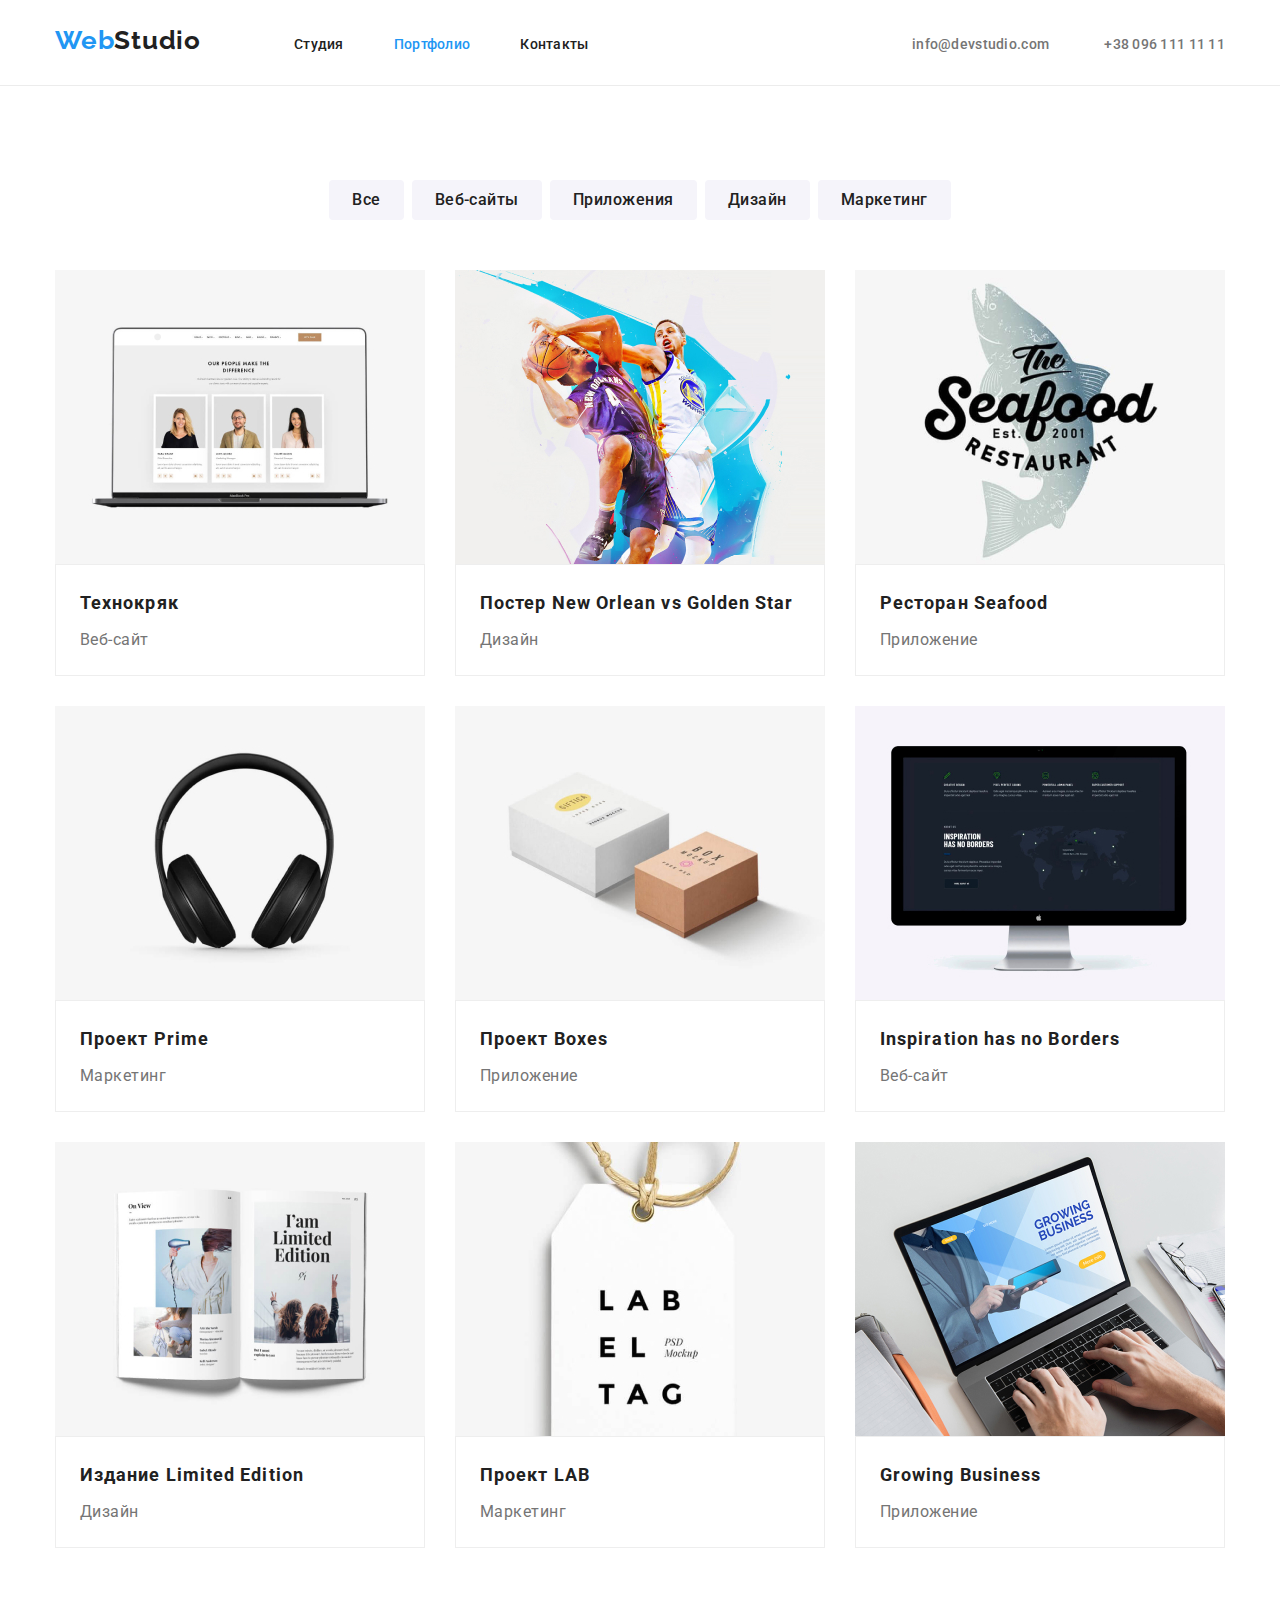
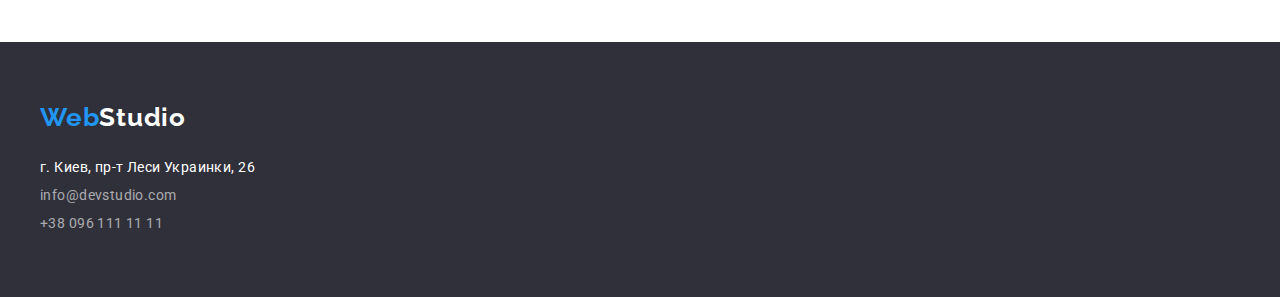
==== portfolio.html @ 7b90d04e "start 4 д.з" ====
<!DOCTYPE html>
<html lang="en">
<head>
  <meta charset="UTF-8">
  <meta name="viewport" content="width=device-width, initial-scale=1.0">
  <title>WebStudio</title>
  <link rel="stylesheet" href="./css/styles.css">
  <link
    rel="stylesheet"
    href="https://cdnjs.cloudflare.com/ajax/libs/modern-normalize/0.7.0/modern-normalize.min.css"
  />
  <link
      href="https://fonts.googleapis.com/css2?family=Raleway:wght@400;700&family=Roboto:wght@400;500;700;900&display=swap"
      rel="stylesheet"
    />
</head>
<body>
  <header>
    <div class="container leveling">
    <nav class="header__nav">
      <a class="logo" href="./index.html"> 
        <p>Web<span class="logo_Studio">Studio</span> </p>
      </a>
      <ul class="header__list"> 
        <li class="item"> <a class="link"  href="./index.html">Студия</a> </li>
        <li class="item"> <a class="link current" href="./portfolio.html">Портфолио</a> </li>
        <li class="item"> <a class="link" href="">Контакты</a> </li>
      </ul>
    </nav>
    <address class="header__address">
      <a class="addres-link" href="mailto:info@devstudio.com">info@devstudio.com</a>
      <a class="addres-link" href="tell:+380961111111">+38 096 111 11 11</a>
    </address>
    </div>
  </header>

  <main>
      <!-- наші проекти  -->
    <section class="our_projects filter section__joint">
      <div class="container">
              <!-- фільтер -->
        <h1 class="visually-hidden" >Portfolio</h1>
      <ul class="filter__list">
        <li class="filter__item"> <button class="button" type="button">Все</button> </li>
        <li class="filter__item"> <button class="button" type="button">Веб-сайты</button> </li>
        <li class="filter__item"> <button class="button" type="button">Приложения</button> </li>
        <li class="filter__item"> <button class="button" type="button">Дизайн</button> </li>
        <li class="filter__item"> <button class="button" type="button">Маркетинг</button> </li>
      </ul>

      <ul class="our_projects__list">
        <li class="our_projects__item">
           <a href="">
              <div class="our_projects__img-hover">
                 <img class="our_projects__img" src="./images/portfolio/p-folio_tehnokriak.jpg" alt="Веб-сайты" width="370px" height="294px" >
                 </div>
          <div class="our_projects__card">
          <h2 class="our_projects__title"> Технокряк</h2> 
          <p class="our_projects__descript">Веб-сайт </p> 
        </div> 
      </a> 
      </li>
        <li class="our_projects__item"> 
          <a href=""> 
            <div class="our_projects__img-hover"> 
              <img class="our_projects__img" src="./images/portfolio/p-folio_poster_New_Orlean.jpg" alt="Постери" width="370px" height="294px" > </div>
          <div class="our_projects__card">
          <h2 class="our_projects__title">Постер New Orlean vs Golden Star </h2> 
          <p class="our_projects__descript">Дизайн </p> 
        </div> 
      </a> 
       </li>
        <li class="our_projects__item"> 
          <a href=""> 
            <div class="our_projects__img-hover">
             <img class="our_projects__img" src="./images/portfolio/p-folio_restaurant_Seafood.jpg" alt="ресторани" width="370px" height="294px" > 
            </div>
          <div class="our_projects__card">
          <h2 class="our_projects__title">Ресторан Seafood </h2>
          <p class="our_projects__descript"> Приложение</p>
         </div>
         </a> 
        </li>
        <li class="our_projects__item">
           <a href="">
              <div class="our_projects__img-hover">
              <img class="our_projects__img" src="./images/portfolio/p-folio_Project_Prime.jpg" alt="Проект Прайм" width="370px" height="294px" >
             </div>
          <div class="our_projects__card">
          <h2 class="our_projects__title"> Проект Prime</h2>
           <p class="our_projects__descript"> Маркетинг</p>
           </div>
           </a>
           </li>
        <li class="our_projects__item"> 
          <a href=""> 
          <div class="our_projects__img-hover">
             <img class="our_projects__img" src="./images/portfolio/p-folio_project_Boxes.jpg" alt="project  Boxes" width="370px" height="294px" > </div>
          <div class="our_projects__card">
          <h2 class="our_projects__title">Проект Boxes </h2>
           <p class="our_projects__descript">Приложение </p>
           </div> 
          </a> 
        </li>
        <li class="our_projects__item">
           <a href="">
           <div class="our_projects__img-hover">
              <img class="our_projects__img" src="./images/portfolio/p-folio_Inspiration_has_no_Borders.jpg" alt="Inspiration has no Borders" width="370px" height="294px" > </div>
          <div class="our_projects__card">
          <h2 class="our_projects__title"> Inspiration has no Borders</h2> 
          <p class="our_projects__descript">Веб-сайт </p>
         </div> 
        </a> 
        </li>
        <li class="our_projects__item"> 
          <a href=""> 
          <div class="our_projects__img-hover">
             <img class="our_projects__img" src="./images/portfolio/p-folio_publication_Limited_Edition.jpg" alt="Издание Limited Edition" width="370px" height="294px" >
             </div>
          <div class="our_projects__card">
          <h2 class="our_projects__title">Издание Limited Edition </h2> 
          <p class="our_projects__descript"> Дизайн</p> 
        </div> 
      </a>
        </li>
        <li class="our_projects__item">
           <a href="">
           <div class="our_projects__img-hover">
              <img class="our_projects__img" src="./images/portfolio/p-folio_project_LAB.jpg" alt="Проект LAB" width="370px" height="294px" > </div>
          <div class="our_projects__card">
          <h2 class="our_projects__title"> Проект LAB</h2>
           <p class="our_projects__descript"> Маркетинг</p>
           </div> </a> </li>
        <li class="our_projects__item">
           <a href="">
           <div class="our_projects__img-hover">
              <img class="our_projects__img" src="./images/portfolio/p-folio_Growing_Business.jpg" alt="Growing Business" width="370px" height="294px" >
             </div>
          <div class="our_projects__card">
          <h2 class="our_projects__title">Growing Business </h2>
           <p class="our_projects__descript">Приложение </p> 
          </div>
         </a> 
        </li>
      </ul>
      </div>
    </>
  </main>

  <!-- футер -->
  <footer class="page-footer">
    <div class="container">
    <a class="logo" href="./index.html"> 
      <p>Web<span class="logo_Studio">Studio</span> </p>
      </a>
    <address>
      <p class="footer-address">г. Киев, пр-т Леси Украинки, 26</p>
      <a class="footer_link" href="mailto:info@devstudio.com">info@devstudio.com</a>
      <a class="footer_link" href="tell:+380961111111">+38 096 111 11 11</a>
    </address>
  </div>
  </footer>
  
</body>
</html>
---- css/styles.css ----
html {box-sizing: border-box;}

*,
*::before,
*::after {
  box-sizing: inherit;
}

:root {
  --logo-color: #2196F3;
  --descript-color: #757575;
  --addres-footer-color: rgba(255, 255, 255, 0.6);
  --font-color: #212121;
  --background-button: #F5F4FA; 
  --dark-background-color: #FFFFFF;
  --fix: tomato;
}

h1,h2,h3 {margin: 0px;}
a {
  text-decoration: none;
}
ul {
  list-style: none;
  padding: 0px;
  margin: 0px;
}

body {
    margin: 0px;
    font-family: roboto, sans-serif;
    /* font-size: 14px;
    line-height: 1.14;
    letter-spacing: 0.03em; */
    /* background-color: turquoise; */
  }

  img {
    display: block;
     max-width: 100%;
     object-fit: cover;
     height: auto;
  }

.container {
width: 1200px;
padding-right: 15px;
padding-left: 15px;
margin-left: auto;
margin-right: auto;
/* outline: 2px solid var(--fix); */
}


/* =====header===== */
.header__address {
  margin-left: auto;
}
header .item + .item {margin-left: 50px;}

header p {margin: 25px 0px;}
header .link {
  font-family: Roboto;
  font-weight: 500;
  font-size: 14px;
  line-height: 1.43;
  letter-spacing: 0.02em;
  color: var(--font-color);
  display: block;
  padding: 31px 0px;
}
  header .link:hover, header .link:focus {
    color: var(--logo-color);
  }

.logo { color: var(--logo-color) ;
  font-family: Raleway;
  font-weight: bold;
  font-size: 26px;
  line-height: 1.192;
  letter-spacing: 0.03em;

  margin-right: 93px;
 } 
  .logo_Studio { color: var(--font-color);}
  .addres-link:not(:last-child) {margin-right: 50px;}
 

.addres-link 
{font-family: Roboto;
  font-style: normal;
  font-weight: 500;
  font-size: 14px;
  line-height: 1.143;
  letter-spacing: 0.02em;
 color: var(--descript-color);
}
 .addres-link:hover, .addres-link:focus {
color: var(--logo-color);
 }
 
 nav .current {
  color: var(--logo-color);}

  .leveling {display: flex;
    align-items: baseline;
  }
  .header__nav {display: flex;
    align-items: baseline;}
  .header__list {display: flex;}
  header {
    border-bottom: 1px solid #ECECEC;}
    main p {margin-bottom: 0px;}

    
    /* =====section===== */
    .section__joint {
      padding: 94px 0px;
    }

/* =====hero===== */
.hero {
   background-color: #2F303A;}
.hero .title { 
  font-family: Roboto;
  font-weight: 900;
  font-size: 44px;
  line-height: 1.364;
  letter-spacing: 0.06em;
  text-transform: uppercase;
  color: var(--dark-background-color) ; 

margin-bottom: 30px ;}
.hero__bloс {
  /* margin-right: auto;
  margin-left: auto;
  padding:200px 0px;
  text-align: center; 
  max-width: 696px;*/

  display: flex;
  flex-direction: column;
  align-items: center;
  justify-content: center;
  text-align: center; 
  max-width: 696px;
  min-height: 600px;
  margin: auto;
  padding: 0px 15px;
  
}

  /* =====button===== */
  .button {cursor: pointer;
  }
  .hero .button {
font-family: Roboto;
font-style: normal;
font-weight: bold;
font-size: 16px;
line-height: 1.875;
/* align-items: center; */
text-align: center;
letter-spacing: 0.06em;
color: var(--dark-background-color);
background-color: var(--logo-color);
padding: 10px 32px;
  }
/* =====filter===== */
  .filter .button {
    font-family: Roboto;
    font-weight: 500;
    font-size: 16px;
    line-height: 1.625;
    text-align: center;
    letter-spacing: 0.03em;
    color: var(--font-color);
    background: var(--background-button);

    padding: 6px 22px;
  }
  .button:hover, .button:focus {
color: var(--dark-background-color);
background-color: var(--logo-color);
  }
  .button {
    display: inline-block;
    border-radius: 4px;
    border: 1px solid transparent;
    
  }
/* .bbbutton {border-radius: 4px;
  font-size: 16px;
  padding: 6px 22px;
  display: inline-block;
  font-family: inherit;
  font-weight: bold;
  text-align: center;
  border: 1px solid transparent;


  color: tomato;
  background-color: blue;
  line-height: 1.88;
  letter-spacing: 0.06em;
  padding: 10px 32px;} */


/* =====advantages===== */
.advantages {
  padding-top: 94px;
}
.advantages__list {
  display: flex;}

.advantages__item:not(:last-child) {margin-right: 30px;
}
.advantages__item {
  width: calc((100% - 90px) / 3);
}

.advantages__title{
  font-family: Roboto;
font-weight: bold;
font-size: 14px;
line-height: 1.143;
letter-spacing: 0.03em;
text-transform: uppercase;
color: var(--font-color);

margin-top: 0px;
margin-bottom: 10px;
}
.advantages__descript {
  font-family: Roboto;
  font-weight: normal;
  font-size: 14px;
  line-height: 2;
  letter-spacing: 0.03em;
  color:var(--descript-color);
  margin: 0px ;}

  /* =====specialty===== */
  .specialty {
      }
  .specialty__list {
    display: flex;
  }
  .specialty__item {
    width: calc((100% - 60px) / 3);
    /* flex-basis: calc((100% - 60px)/3); */
  }
  .specialty__item + .specialty__item {
    margin-left: 30px;
  }

     /* =====надання фоткам адаптації===== */
  .specialty__item img {
    display: block;
     max-width: 100%;
     object-fit: cover;
  }
  /* =====надання фоткам адаптації===== */


.specialty__title {
font-family: Roboto;
font-weight: bold;
font-size: 36px;
line-height: 1.167;
text-align: center;
letter-spacing: 0.03em;
color: var(--font-color);

 margin-bottom: 50px;
}

/* =====team===== */
.team {
  background-color: var(--background-button);
  }
.team__list {
  display: flex;
}
.team__item + .team__item { 
  margin-left: 30px ;
}
.team__item {
  width: calc((100% - 90px)/3);
  box-shadow: 0px 1px 3px rgba(0, 0, 0, 0.12), 0px 1px 1px rgba(0, 0, 0, 0.14), 0px 2px 1px rgba(0, 0, 0, 0.2);
border-radius: 0px 0px 4px 4px;
}
.team__title{
  font-family: Roboto;
    font-weight: bold;
  font-size: 36px;
  line-height: 1.167;
  text-align: center;
  letter-spacing: 0.03em;
  color: var(--font-color);

  margin-bottom: 50px;
}
.team__img {
}
.team__card {
  padding-bottom: 30px;
  padding-top: 30px;
  
}
.team__subtitle {font-family: Roboto;
  font-weight: 500;
  font-size: 16px;
  line-height: 1.1875;
  text-align: center;
  letter-spacing: 0.03em;
  color: var(--font-color);

  margin-bottom: 10px;
  }
  .team__descript {
    font-family: Roboto;
font-weight: normal;
font-size: 16px;
line-height: 1.1875;
text-align: center;
letter-spacing: 0.03em;
color:var(--descript-color);

margin-bottom: 0px;
margin-top: 0px;
  }

  
/* =====Portfolio===== */
.our_projects a {
  display: block;}
.our_projects {
  }
.our_projects__img-hover {
  }
.our_projects__card {
  padding: 20px 24px;

background: #FFFFFF;
border: 1px solid #EEEEEE;
box-sizing: border-box;
}
.our_projects__title {
  font-family: Roboto;
font-weight: bold;
font-size: 18px;
line-height: 2;
letter-spacing: 0.06em;
color:var(--font-color);

margin-bottom: 4px;
}
.our_projects__descript {
  font-family: Roboto;
font-weight: normal;
font-size: 16px;
line-height: 1.875;
letter-spacing: 0.03em;
color: var(--descript-color);

margin-top: 0px;
margin-bottom: 0px;
}

/* =====filter===== */
.filter {
  }
.filter__list {
  display: flex;
  justify-content: center;
  margin-bottom: 50px;
}
.filter__item:not(:last-child) {
  margin-right: 8px;
}

/* =====our_projects__list===== */
.our_projects__list {
  display: flex;
  flex-wrap: wrap;
  }
  .our_projects__item:not(:nth-child(3n)) {
    margin-right: 30px;
  }
  .our_projects__item:not(:nth-last-child(-n+3)) {
    margin-bottom: 30px;
  } 
  .our_projects__item {
    width: calc((100% - 60px)/3);
  }

  /* =====footer===== */
.page-footer .container {
  padding:60px 0px ;}
.page-footer p {
  margin-top: 0px;
  margin-bottom: 0px;}
.page-footer .logo {
  display: inline-block;
  margin-right: 0px;
  padding-bottom: 20px;
}
.page-footer .logo_Studio {
  color: var(--dark-background-color);}
.page-footer {
  background-color: #2F303A;
}
.page-footer address { 
  color: var(--dark-background-color);
  font-family: Roboto;
  letter-spacing: 0.03em;
  font-weight: normal;
  font-size: 14px;
  line-height: 2;

  display: flex;
  flex-direction: column;
  font-style: normal;
  }
  .footer_link:hover, .footer_link:focus { 
 color: var(--logo-color);
  }
.page-footer address a {
  color: rgba(255, 255, 255, 0.6);
 }


/* ====кусочок коду для приховування непотрібно-технічного заголовку===
===hidden=== */
.visually-hidden {
  position: absolute !important;
  clip: rect(1px 1px 1px 1px);
  clip: rect(1px, 1px, 1px, 1px);
  padding:0 !important;
  border:0 !important;
  height: 1px !important; 
  width: 1px !important; 
  overflow: hidden;}
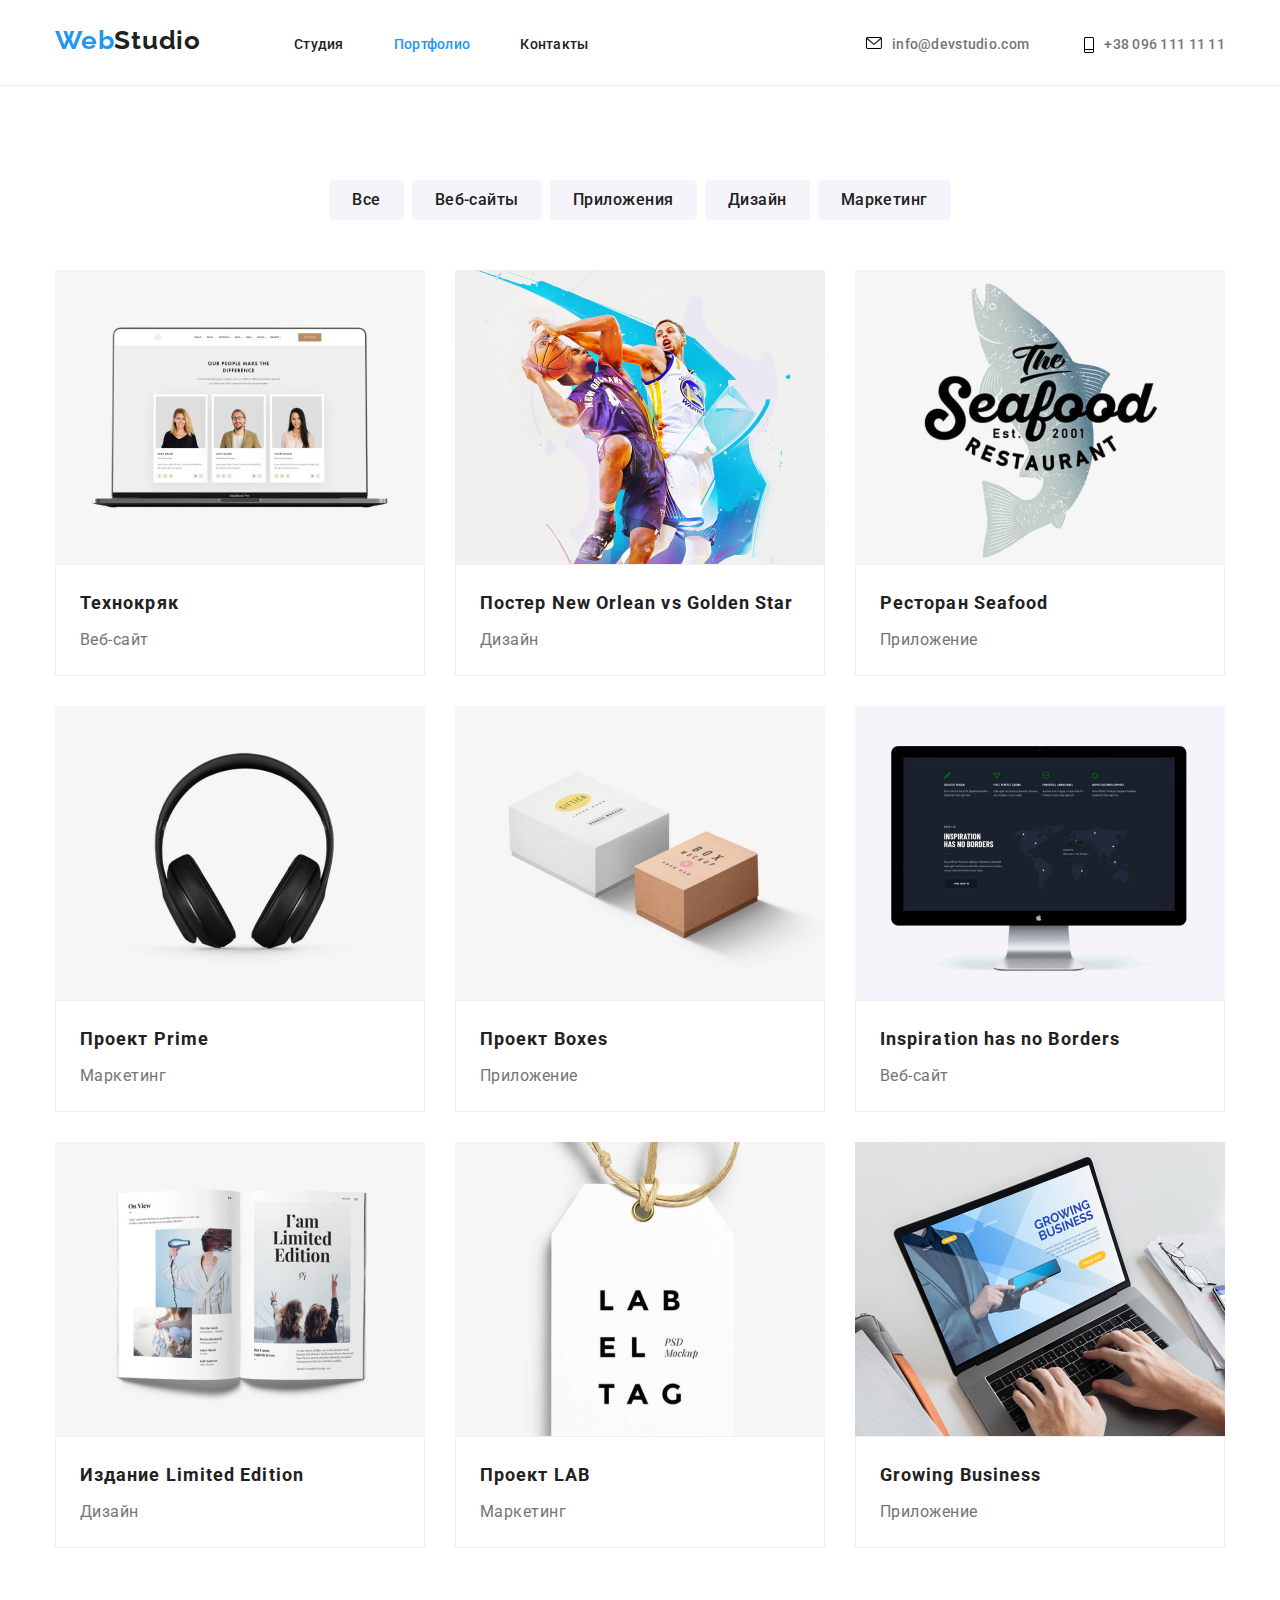
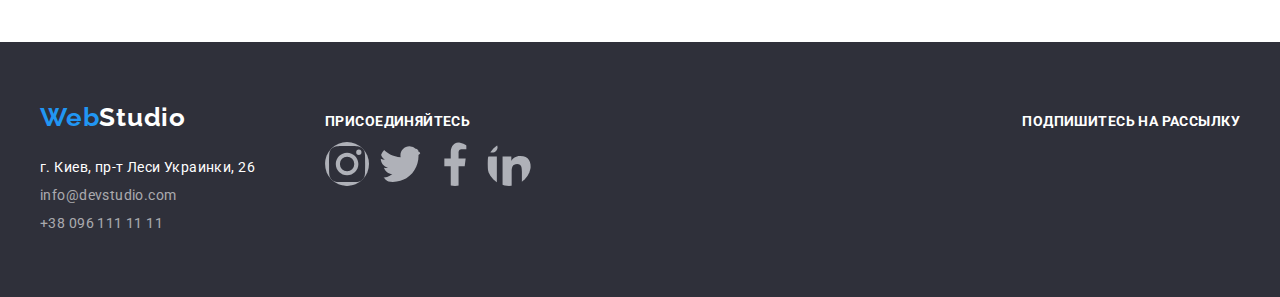
==== commit ab5807d4: "не дороблено вектор ярликів соцмереж" ====
--- a/portfolio.html
+++ b/portfolio.html
@@ -1,165 +1,270 @@
 <!DOCTYPE html>
 <html lang="en">
-<head>
-  <meta charset="UTF-8">
-  <meta name="viewport" content="width=device-width, initial-scale=1.0">
-  <title>WebStudio</title>
-  <link rel="stylesheet" href="./css/styles.css">
-  <link
-    rel="stylesheet"
-    href="https://cdnjs.cloudflare.com/ajax/libs/modern-normalize/0.7.0/modern-normalize.min.css"
-  />
-  <link
+  <head>
+    <meta charset="UTF-8" />
+    <meta name="viewport" content="width=device-width, initial-scale=1.0" />
+    <title>WebStudio</title>
+    <link rel="stylesheet" href="./css/styles.css" />
+    <link
+      rel="stylesheet"
+      href="https://cdnjs.cloudflare.com/ajax/libs/modern-normalize/0.7.0/modern-normalize.min.css"
+    />
+    <link
       href="https://fonts.googleapis.com/css2?family=Raleway:wght@400;700&family=Roboto:wght@400;500;700;900&display=swap"
       rel="stylesheet"
     />
-</head>
-<body>
-  <header>
-    <div class="container leveling">
-    <nav class="header__nav">
-      <a class="logo" href="./index.html"> 
-        <p>Web<span class="logo_Studio">Studio</span> </p>
-      </a>
-      <ul class="header__list"> 
-        <li class="item"> <a class="link"  href="./index.html">Студия</a> </li>
-        <li class="item"> <a class="link current" href="./portfolio.html">Портфолио</a> </li>
-        <li class="item"> <a class="link" href="">Контакты</a> </li>
-      </ul>
-    </nav>
-    <address class="header__address">
-      <a class="addres-link" href="mailto:info@devstudio.com">info@devstudio.com</a>
-      <a class="addres-link" href="tell:+380961111111">+38 096 111 11 11</a>
-    </address>
-    </div>
-  </header>
+  </head>
+  <body>
+    <header>
+      <div class="container leveling">
+        <nav class="header__nav">
+          <a class="logo" href="./index.html">
+            <p>Web<span class="logo_Studio">Studio</span></p>
+          </a>
+          <ul class="header__list">
+            <li class="item"><a class="link" href="./index.html">Студия</a></li>
+            <li class="item"><a class="link current" href="./portfolio.html">Портфолио</a></li>
+            <li class="item"><a class="link" href="">Контакты</a></li>
+          </ul>
+        </nav>
+        <address class="header__address">
+          <a class="addres-link" href="mailto:info@devstudio.com"
+            ><svg class="address-img mail">
+              <use href="./images/svg sprite/sprite_optim.svg#icon-mail"></use></svg
+            >info@devstudio.com</a
+          >
+          <a class="addres-link" href="tell:+380961111111"
+            ><svg class="address-img mob">
+              <use href="./images/svg sprite/sprite_optim.svg#icon-mob"></use></svg
+            >+38 096 111 11 11</a
+          >
+        </address>
+      </div>
+    </header>
 
-  <main>
+    <main>
       <!-- наші проекти  -->
-    <section class="our_projects filter section__joint">
-      <div class="container">
-              <!-- фільтер -->
-        <h1 class="visually-hidden" >Portfolio</h1>
-      <ul class="filter__list">
-        <li class="filter__item"> <button class="button" type="button">Все</button> </li>
-        <li class="filter__item"> <button class="button" type="button">Веб-сайты</button> </li>
-        <li class="filter__item"> <button class="button" type="button">Приложения</button> </li>
-        <li class="filter__item"> <button class="button" type="button">Дизайн</button> </li>
-        <li class="filter__item"> <button class="button" type="button">Маркетинг</button> </li>
-      </ul>
+      <section class="our_projects filter section__joint">
+        <div class="container">
+          <!-- фільтер -->
+          <h1 class="visually-hidden">Portfolio</h1>
+          <ul class="filter__list">
+            <li class="filter__item"><button class="button" type="button">Все</button></li>
+            <li class="filter__item"><button class="button" type="button">Веб-сайты</button></li>
+            <li class="filter__item"><button class="button" type="button">Приложения</button></li>
+            <li class="filter__item"><button class="button" type="button">Дизайн</button></li>
+            <li class="filter__item"><button class="button" type="button">Маркетинг</button></li>
+          </ul>
 
-      <ul class="our_projects__list">
-        <li class="our_projects__item">
-           <a href="">
-              <div class="our_projects__img-hover">
-                 <img class="our_projects__img" src="./images/portfolio/p-folio_tehnokriak.jpg" alt="Веб-сайты" width="370px" height="294px" >
-                 </div>
-          <div class="our_projects__card">
-          <h2 class="our_projects__title"> Технокряк</h2> 
-          <p class="our_projects__descript">Веб-сайт </p> 
-        </div> 
-      </a> 
-      </li>
-        <li class="our_projects__item"> 
-          <a href=""> 
-            <div class="our_projects__img-hover"> 
-              <img class="our_projects__img" src="./images/portfolio/p-folio_poster_New_Orlean.jpg" alt="Постери" width="370px" height="294px" > </div>
-          <div class="our_projects__card">
-          <h2 class="our_projects__title">Постер New Orlean vs Golden Star </h2> 
-          <p class="our_projects__descript">Дизайн </p> 
-        </div> 
-      </a> 
-       </li>
-        <li class="our_projects__item"> 
-          <a href=""> 
-            <div class="our_projects__img-hover">
-             <img class="our_projects__img" src="./images/portfolio/p-folio_restaurant_Seafood.jpg" alt="ресторани" width="370px" height="294px" > 
-            </div>
-          <div class="our_projects__card">
-          <h2 class="our_projects__title">Ресторан Seafood </h2>
-          <p class="our_projects__descript"> Приложение</p>
-         </div>
-         </a> 
-        </li>
-        <li class="our_projects__item">
-           <a href="">
-              <div class="our_projects__img-hover">
-              <img class="our_projects__img" src="./images/portfolio/p-folio_Project_Prime.jpg" alt="Проект Прайм" width="370px" height="294px" >
-             </div>
-          <div class="our_projects__card">
-          <h2 class="our_projects__title"> Проект Prime</h2>
-           <p class="our_projects__descript"> Маркетинг</p>
-           </div>
-           </a>
-           </li>
-        <li class="our_projects__item"> 
-          <a href=""> 
-          <div class="our_projects__img-hover">
-             <img class="our_projects__img" src="./images/portfolio/p-folio_project_Boxes.jpg" alt="project  Boxes" width="370px" height="294px" > </div>
-          <div class="our_projects__card">
-          <h2 class="our_projects__title">Проект Boxes </h2>
-           <p class="our_projects__descript">Приложение </p>
-           </div> 
-          </a> 
-        </li>
-        <li class="our_projects__item">
-           <a href="">
-           <div class="our_projects__img-hover">
-              <img class="our_projects__img" src="./images/portfolio/p-folio_Inspiration_has_no_Borders.jpg" alt="Inspiration has no Borders" width="370px" height="294px" > </div>
-          <div class="our_projects__card">
-          <h2 class="our_projects__title"> Inspiration has no Borders</h2> 
-          <p class="our_projects__descript">Веб-сайт </p>
-         </div> 
-        </a> 
-        </li>
-        <li class="our_projects__item"> 
-          <a href=""> 
-          <div class="our_projects__img-hover">
-             <img class="our_projects__img" src="./images/portfolio/p-folio_publication_Limited_Edition.jpg" alt="Издание Limited Edition" width="370px" height="294px" >
-             </div>
-          <div class="our_projects__card">
-          <h2 class="our_projects__title">Издание Limited Edition </h2> 
-          <p class="our_projects__descript"> Дизайн</p> 
-        </div> 
-      </a>
-        </li>
-        <li class="our_projects__item">
-           <a href="">
-           <div class="our_projects__img-hover">
-              <img class="our_projects__img" src="./images/portfolio/p-folio_project_LAB.jpg" alt="Проект LAB" width="370px" height="294px" > </div>
-          <div class="our_projects__card">
-          <h2 class="our_projects__title"> Проект LAB</h2>
-           <p class="our_projects__descript"> Маркетинг</p>
-           </div> </a> </li>
-        <li class="our_projects__item">
-           <a href="">
-           <div class="our_projects__img-hover">
-              <img class="our_projects__img" src="./images/portfolio/p-folio_Growing_Business.jpg" alt="Growing Business" width="370px" height="294px" >
-             </div>
-          <div class="our_projects__card">
-          <h2 class="our_projects__title">Growing Business </h2>
-           <p class="our_projects__descript">Приложение </p> 
-          </div>
-         </a> 
-        </li>
-      </ul>
+          <ul class="our_projects__list">
+            <li class="our_projects__item">
+              <a href="">
+                <div class="our_projects__img-hover">
+                  <img
+                    class="our_projects__img"
+                    src="./images/portfolio/p-folio_tehnokriak.jpg"
+                    alt="Веб-сайты"
+                    width="370px"
+                    height="294px"
+                  />
+                </div>
+                <div class="our_projects__card">
+                  <h2 class="our_projects__title">Технокряк</h2>
+                  <p class="our_projects__descript">Веб-сайт</p>
+                </div>
+              </a>
+            </li>
+            <li class="our_projects__item">
+              <a href="">
+                <div class="our_projects__img-hover">
+                  <img
+                    class="our_projects__img"
+                    src="./images/portfolio/p-folio_poster_New_Orlean.jpg"
+                    alt="Постери"
+                    width="370px"
+                    height="294px"
+                  />
+                </div>
+                <div class="our_projects__card">
+                  <h2 class="our_projects__title">Постер New Orlean vs Golden Star</h2>
+                  <p class="our_projects__descript">Дизайн</p>
+                </div>
+              </a>
+            </li>
+            <li class="our_projects__item">
+              <a href="">
+                <div class="our_projects__img-hover">
+                  <img
+                    class="our_projects__img"
+                    src="./images/portfolio/p-folio_restaurant_Seafood.jpg"
+                    alt="ресторани"
+                    width="370px"
+                    height="294px"
+                  />
+                </div>
+                <div class="our_projects__card">
+                  <h2 class="our_projects__title">Ресторан Seafood</h2>
+                  <p class="our_projects__descript">Приложение</p>
+                </div>
+              </a>
+            </li>
+            <li class="our_projects__item">
+              <a href="">
+                <div class="our_projects__img-hover">
+                  <img
+                    class="our_projects__img"
+                    src="./images/portfolio/p-folio_Project_Prime.jpg"
+                    alt="Проект Прайм"
+                    width="370px"
+                    height="294px"
+                  />
+                </div>
+                <div class="our_projects__card">
+                  <h2 class="our_projects__title">Проект Prime</h2>
+                  <p class="our_projects__descript">Маркетинг</p>
+                </div>
+              </a>
+            </li>
+            <li class="our_projects__item">
+              <a href="">
+                <div class="our_projects__img-hover">
+                  <img
+                    class="our_projects__img"
+                    src="./images/portfolio/p-folio_project_Boxes.jpg"
+                    alt="project  Boxes"
+                    width="370px"
+                    height="294px"
+                  />
+                </div>
+                <div class="our_projects__card">
+                  <h2 class="our_projects__title">Проект Boxes</h2>
+                  <p class="our_projects__descript">Приложение</p>
+                </div>
+              </a>
+            </li>
+            <li class="our_projects__item">
+              <a href="">
+                <div class="our_projects__img-hover">
+                  <img
+                    class="our_projects__img"
+                    src="./images/portfolio/p-folio_Inspiration_has_no_Borders.jpg"
+                    alt="Inspiration has no Borders"
+                    width="370px"
+                    height="294px"
+                  />
+                </div>
+                <div class="our_projects__card">
+                  <h2 class="our_projects__title">Inspiration has no Borders</h2>
+                  <p class="our_projects__descript">Веб-сайт</p>
+                </div>
+              </a>
+            </li>
+            <li class="our_projects__item">
+              <a href="">
+                <div class="our_projects__img-hover">
+                  <img
+                    class="our_projects__img"
+                    src="./images/portfolio/p-folio_publication_Limited_Edition.jpg"
+                    alt="Издание Limited Edition"
+                    width="370px"
+                    height="294px"
+                  />
+                </div>
+                <div class="our_projects__card">
+                  <h2 class="our_projects__title">Издание Limited Edition</h2>
+                  <p class="our_projects__descript">Дизайн</p>
+                </div>
+              </a>
+            </li>
+            <li class="our_projects__item">
+              <a href="">
+                <div class="our_projects__img-hover">
+                  <img
+                    class="our_projects__img"
+                    src="./images/portfolio/p-folio_project_LAB.jpg"
+                    alt="Проект LAB"
+                    width="370px"
+                    height="294px"
+                  />
+                </div>
+                <div class="our_projects__card">
+                  <h2 class="our_projects__title">Проект LAB</h2>
+                  <p class="our_projects__descript">Маркетинг</p>
+                </div>
+              </a>
+            </li>
+            <li class="our_projects__item">
+              <a href="">
+                <div class="our_projects__img-hover">
+                  <img
+                    class="our_projects__img"
+                    src="./images/portfolio/p-folio_Growing_Business.jpg"
+                    alt="Growing Business"
+                    width="370px"
+                    height="294px"
+                  />
+                </div>
+                <div class="our_projects__card">
+                  <h2 class="our_projects__title">Growing Business</h2>
+                  <p class="our_projects__descript">Приложение</p>
+                </div>
+              </a>
+            </li>
+          </ul>
+        </div>
+      </section>
+    </main>
+
+    <!-- футер -->
+    <footer class="page-footer">
+      <div class="container page-footer__box">
+        <div class="address-box">
+          <a class="logo" href="./index.html">
+            <p>Web<span class="logo_Studio">Studio</span></p>
+          </a>
+          <address>
+            <p class="footer-address">г. Киев, пр-т Леси Украинки, 26</p>
+            <a class="footer_link" href="mailto:info@devstudio.com">info@devstudio.com</a>
+            <a class="footer_link" href="tell:+380961111111">+38 096 111 11 11</a>
+          </address>
+        </div>
+        <div class="network-box">
+          <p class="join">присоединяйтесь</p>
+          <ul class="list_network">
+            <li class="item_network">
+              <a class="link_network" href="" aria-label="www.instagram.com">
+                <svg class="icon_network">
+                  <use href="./images/svg sprite/sprite_optim.svg#icon-instagram-2"></use>
+                </svg>
+              </a>
+            </li>
+            <li class="item_network">
+              <a class="link_network" href="" aria-label="www.twitter.com">
+                <svg class="icon_network">
+                  <use href="./images/svg sprite/sprite_optim.svg#icon-twitter-1"></use>
+                </svg>
+              </a>
+            </li>
+            <li class="item_network">
+              <a class="link_network" href="" aria-label="www.facebook.com">
+                <svg class="icon_network">
+                  <use href="./images/svg sprite/sprite_optim.svg#icon-facebook-1"></use>
+                </svg>
+              </a>
+            </li>
+            <li class="item_network">
+              <a class="link_network" href="" aria-label="www.linkedin.com">
+                <svg class="icon_network">
+                  <use href="./images/svg sprite/sprite_optim.svg#icon-linkedin-1"></use>
+                </svg>
+              </a>
+            </li>
+          </ul>
+        </div>
+        <div class="subscription">
+          <p class="join">Подпишитесь на рассылку</p>
+        </div>
       </div>
-    </>
-  </main>
-
-  <!-- футер -->
-  <footer class="page-footer">
-    <div class="container">
-    <a class="logo" href="./index.html"> 
-      <p>Web<span class="logo_Studio">Studio</span> </p>
-      </a>
-    <address>
-      <p class="footer-address">г. Киев, пр-т Леси Украинки, 26</p>
-      <a class="footer_link" href="mailto:info@devstudio.com">info@devstudio.com</a>
-      <a class="footer_link" href="tell:+380961111111">+38 096 111 11 11</a>
-    </address>
-  </div>
-  </footer>
-  
-</body>
-</html>+    </footer>
+  </body>
+</html>
--- a/css/styles.css
+++ b/css/styles.css
@@ -1,4 +1,6 @@
-html {box-sizing: border-box;}
+html {
+  box-sizing: border-box;
+}
 
 *,
 *::before,
@@ -7,16 +9,20 @@
 }
 
 :root {
-  --logo-color: #2196F3;
+  --logo-color: #2196f3;
   --descript-color: #757575;
   --addres-footer-color: rgba(255, 255, 255, 0.6);
   --font-color: #212121;
-  --background-button: #F5F4FA; 
-  --dark-background-color: #FFFFFF;
+  --background-button: #f5f4fa;
+  --dark-background-color: #ffffff;
   --fix: tomato;
 }
 
-h1,h2,h3 {margin: 0px;}
+h1,
+h2,
+h3 {
+  margin: 0px;
+}
 a {
   text-decoration: none;
 }
@@ -27,38 +33,41 @@
 }
 
 body {
-    margin: 0px;
-    font-family: roboto, sans-serif;
-    /* font-size: 14px;
+  margin: 0px;
+  font-family: roboto, sans-serif;
+  /* font-size: 14px;
     line-height: 1.14;
     letter-spacing: 0.03em; */
-    /* background-color: turquoise; */
-  }
-
-  img {
-    display: block;
-     max-width: 100%;
-     object-fit: cover;
-     height: auto;
-  }
+  /* background-color: turquoise; */
+}
+
+img {
+  display: block;
+  max-width: 100%;
+  object-fit: cover;
+  height: auto;
+}
 
 .container {
-width: 1200px;
-padding-right: 15px;
-padding-left: 15px;
-margin-left: auto;
-margin-right: auto;
-/* outline: 2px solid var(--fix); */
-}
-
+  width: 1200px;
+  padding-right: 15px;
+  padding-left: 15px;
+  margin-left: auto;
+  margin-right: auto;
+  /* outline: 2px solid var(--fix); */
+}
 
 /* =====header===== */
 .header__address {
   margin-left: auto;
 }
-header .item + .item {margin-left: 50px;}
-
-header p {margin: 25px 0px;}
+header .item + .item {
+  margin-left: 50px;
+}
+
+header p {
+  margin: 25px 0px;
+}
 header .link {
   font-family: Roboto;
   font-weight: 500;
@@ -69,11 +78,13 @@
   display: block;
   padding: 31px 0px;
 }
-  header .link:hover, header .link:focus {
-    color: var(--logo-color);
-  }
-
-.logo { color: var(--logo-color) ;
+header .link:hover,
+header .link:focus {
+  color: var(--logo-color);
+}
+
+.logo {
+  color: var(--logo-color);
   font-family: Raleway;
   font-weight: bold;
   font-size: 26px;
@@ -81,56 +92,90 @@
   letter-spacing: 0.03em;
 
   margin-right: 93px;
- } 
-  .logo_Studio { color: var(--font-color);}
-  .addres-link:not(:last-child) {margin-right: 50px;}
- 
-
-.addres-link 
-{font-family: Roboto;
+}
+.logo_Studio {
+  color: var(--font-color);
+}
+.addres-link:not(:last-child) {
+  margin-right: 50px;
+}
+
+.address-img.mail {
+  width: 16px;
+  height: 12px;
+  vertical-align: baseline;
+}
+.address-img.mob {
+  width: 10px;
+  height: 16px;
+  vertical-align: bottom;
+}
+.address-img {
+  margin-right: 10px;
+}
+.addres-link {
+  font-family: Roboto;
   font-style: normal;
   font-weight: 500;
   font-size: 14px;
   line-height: 1.143;
   letter-spacing: 0.02em;
- color: var(--descript-color);
-}
- .addres-link:hover, .addres-link:focus {
-color: var(--logo-color);
- }
- 
- nav .current {
-  color: var(--logo-color);}
-
-  .leveling {display: flex;
-    align-items: baseline;
-  }
-  .header__nav {display: flex;
-    align-items: baseline;}
-  .header__list {display: flex;}
-  header {
-    border-bottom: 1px solid #ECECEC;}
-    main p {margin-bottom: 0px;}
-
-    
-    /* =====section===== */
-    .section__joint {
-      padding: 94px 0px;
-    }
+  color: var(--descript-color);
+}
+.addres-link:hover .address-img,
+.addres-link:focus .address-img {
+  fill: var(--logo-color);
+}
+.addres-link:hover,
+.addres-link:focus {
+  color: var(--logo-color);
+}
+
+nav .current {
+  color: var(--logo-color);
+}
+
+.leveling {
+  display: flex;
+  align-items: baseline;
+}
+.header__nav {
+  display: flex;
+  align-items: baseline;
+}
+.header__list {
+  display: flex;
+}
+header {
+  border-bottom: 1px solid #ececec;
+}
+main p {
+  margin-bottom: 0px;
+}
+
+/* =====section===== */
+.section__joint {
+  padding: 94px 0px;
+}
 
 /* =====hero===== */
 .hero {
-   background-color: #2F303A;}
-.hero .title { 
+  background-color: #c4c4c4;
+  background-repeat: no-repeat;
+  background-position: center;
+  background-image: linear-gradient(rgba(47, 48, 58, 0.4), rgba(47, 48, 58, 0.4)), url("../images/hero/baner.jpg");
+}
+.hero .title {
   font-family: Roboto;
   font-weight: 900;
   font-size: 44px;
   line-height: 1.364;
   letter-spacing: 0.06em;
   text-transform: uppercase;
-  color: var(--dark-background-color) ; 
-
-margin-bottom: 30px ;}
+  color: var(--dark-background-color);
+
+  margin-bottom: 30px;
+}
 .hero__bloс {
   /* margin-right: auto;
   margin-left: auto;
@@ -142,53 +187,53 @@
   flex-direction: column;
   align-items: center;
   justify-content: center;
-  text-align: center; 
+  text-align: center;
   max-width: 696px;
   min-height: 600px;
   margin: auto;
   padding: 0px 15px;
-  
-}
-
-  /* =====button===== */
-  .button {cursor: pointer;
-  }
-  .hero .button {
-font-family: Roboto;
-font-style: normal;
-font-weight: bold;
-font-size: 16px;
-line-height: 1.875;
-/* align-items: center; */
-text-align: center;
-letter-spacing: 0.06em;
-color: var(--dark-background-color);
-background-color: var(--logo-color);
-padding: 10px 32px;
-  }
+}
+
+/* =====button===== */
+.button {
+  cursor: pointer;
+}
+.hero .button {
+  font-family: Roboto;
+  font-style: normal;
+  font-weight: bold;
+  font-size: 16px;
+  line-height: 1.875;
+  /* align-items: center; */
+  text-align: center;
+  letter-spacing: 0.06em;
+  color: var(--dark-background-color);
+  background-color: var(--logo-color);
+  padding: 10px 32px;
+}
 /* =====filter===== */
-  .filter .button {
-    font-family: Roboto;
-    font-weight: 500;
-    font-size: 16px;
-    line-height: 1.625;
-    text-align: center;
-    letter-spacing: 0.03em;
-    color: var(--font-color);
-    background: var(--background-button);
-
-    padding: 6px 22px;
-  }
-  .button:hover, .button:focus {
-color: var(--dark-background-color);
-background-color: var(--logo-color);
-  }
-  .button {
-    display: inline-block;
-    border-radius: 4px;
-    border: 1px solid transparent;
-    
-  }
+.filter .button {
+  font-family: Roboto;
+  font-weight: 500;
+  font-size: 16px;
+  line-height: 1.625;
+  text-align: center;
+  letter-spacing: 0.03em;
+  color: var(--font-color);
+  background: var(--background-button);
+
+  padding: 6px 22px;
+}
+.button:hover,
+.button:focus {
+  color: var(--dark-background-color);
+  background-color: var(--logo-color);
+}
+.button {
+  display: inline-block;
+  border-radius: 4px;
+  border: 1px solid transparent;
+}
 /* .bbbutton {border-radius: 4px;
   font-size: 16px;
   padding: 6px 22px;
@@ -205,31 +250,57 @@
   letter-spacing: 0.06em;
   padding: 10px 32px;} */
 
-
 /* =====advantages===== */
 .advantages {
   padding-top: 94px;
 }
 .advantages__list {
-  display: flex;}
-
-.advantages__item:not(:last-child) {margin-right: 30px;
+  display: flex;
+}
+
+.advantages__item:not(:last-child) {
+  margin-right: 30px;
 }
 .advantages__item {
   width: calc((100% - 90px) / 3);
 }
 
-.advantages__title{
-  font-family: Roboto;
-font-weight: bold;
-font-size: 14px;
-line-height: 1.143;
-letter-spacing: 0.03em;
-text-transform: uppercase;
-color: var(--font-color);
-
-margin-top: 0px;
-margin-bottom: 10px;
+.advantages__title {
+  font-family: Roboto;
+  font-weight: bold;
+  font-size: 14px;
+  line-height: 1.143;
+  letter-spacing: 0.03em;
+  text-transform: uppercase;
+  color: var(--font-color);
+
+  margin-top: 0px;
+  margin-bottom: 10px;
+}
+.advantages__title::before {
+  display: block;
+  content: "";
+  width: 270px;
+  height: 120px;
+  /* block-size: cover; */
+  background-repeat: no-repeat;
+  background-position: center;
+  background-color: var(--background-button);
+  border-radius: 4px;
+  background-size: auto;
+  margin-bottom: 30px;
+}
+.antenna::before {
+  background-image: url("../images/advantages/antenna.svg");
+}
+.astronaut::before {
+  background-image: url("../images/advantages/astronaut.svg");
+}
+.clock::before {
+  background-image: url("../images/advantages/Clock.svg");
+}
+.leptop::before {
+  background-image: url("../images/advantages/leptop.svg");
 }
 .advantages__descript {
   font-family: Roboto;
@@ -237,62 +308,62 @@
   font-size: 14px;
   line-height: 2;
   letter-spacing: 0.03em;
-  color:var(--descript-color);
-  margin: 0px ;}
-
-  /* =====specialty===== */
-  .specialty {
-      }
-  .specialty__list {
-    display: flex;
-  }
-  .specialty__item {
-    width: calc((100% - 60px) / 3);
-    /* flex-basis: calc((100% - 60px)/3); */
-  }
-  .specialty__item + .specialty__item {
-    margin-left: 30px;
-  }
-
-     /* =====надання фоткам адаптації===== */
-  .specialty__item img {
-    display: block;
-     max-width: 100%;
-     object-fit: cover;
-  }
-  /* =====надання фоткам адаптації===== */
-
+  color: var(--descript-color);
+  margin: 0px;
+}
+
+/* =====specialty===== */
+.specialty {
+}
+.specialty__list {
+  display: flex;
+}
+.specialty__item {
+  width: calc((100% - 60px) / 3);
+  /* flex-basis: calc((100% - 60px)/3); */
+}
+.specialty__item + .specialty__item {
+  margin-left: 30px;
+}
+
+/* =====надання фоткам адаптації===== */
+.specialty__item img {
+  display: block;
+  max-width: 100%;
+  object-fit: cover;
+}
+/* =====надання фоткам адаптації===== */
 
 .specialty__title {
-font-family: Roboto;
-font-weight: bold;
-font-size: 36px;
-line-height: 1.167;
-text-align: center;
-letter-spacing: 0.03em;
-color: var(--font-color);
-
- margin-bottom: 50px;
+  font-family: Roboto;
+  font-weight: bold;
+  font-size: 36px;
+  line-height: 1.167;
+  text-align: center;
+  letter-spacing: 0.03em;
+  color: var(--font-color);
+
+  margin-bottom: 50px;
 }
 
 /* =====team===== */
 .team {
   background-color: var(--background-button);
-  }
+}
 .team__list {
   display: flex;
 }
-.team__item + .team__item { 
-  margin-left: 30px ;
+.team__item + .team__item {
+  margin-left: 30px;
 }
 .team__item {
-  width: calc((100% - 90px)/3);
+  width: calc((100% - 90px) / 3);
   box-shadow: 0px 1px 3px rgba(0, 0, 0, 0.12), 0px 1px 1px rgba(0, 0, 0, 0.14), 0px 2px 1px rgba(0, 0, 0, 0.2);
-border-radius: 0px 0px 4px 4px;
-}
-.team__title{
-  font-family: Roboto;
-    font-weight: bold;
+  border-radius: 0px 0px 4px 4px;
+}
+.section-title {
+  font-family: Roboto;
+  font-weight: bold;
   font-size: 36px;
   line-height: 1.167;
   text-align: center;
@@ -306,9 +377,9 @@
 .team__card {
   padding-bottom: 30px;
   padding-top: 30px;
-  
-}
-.team__subtitle {font-family: Roboto;
+}
+.team__subtitle {
+  font-family: Roboto;
   font-weight: 500;
   font-size: 16px;
   line-height: 1.1875;
@@ -317,60 +388,95 @@
   color: var(--font-color);
 
   margin-bottom: 10px;
-  }
-  .team__descript {
-    font-family: Roboto;
-font-weight: normal;
-font-size: 16px;
-line-height: 1.1875;
-text-align: center;
-letter-spacing: 0.03em;
-color:var(--descript-color);
-
-margin-bottom: 0px;
-margin-top: 0px;
-  }
-
-  
+}
+.team__descript {
+  font-family: Roboto;
+  font-weight: normal;
+  font-size: 16px;
+  line-height: 1.1875;
+  text-align: center;
+  letter-spacing: 0.03em;
+  color: var(--descript-color);
+
+  margin-bottom: 16px;
+  margin-top: 0px;
+}
+.list_network {
+  display: flex;
+  justify-content: center;
+}
+.item_network:not(:last-child) {
+  margin-right: 10px;
+}
+.link_network {
+}
+.icon_network {
+  width: 44px;
+  height: 44px;
+  border-radius: 50%;
+}
+
+/* =====customers===== */
+.customers__list {
+  display: flex;
+}
+.customers__item:not(:last-child) {
+  margin-right: 30px;
+}
+
+.customers__link:hover .customers__icon,
+.customers__link:focus .customers__icon {
+  fill: var(--logo-color);
+}
+.customers__icon {
+  display: block;
+  width: 170px;
+  height: 90px;
+  border: 1px solid #afb1b8;
+  border-radius: 4px;
+  background-position: center;
+}
+
 /* =====Portfolio===== */
 .our_projects a {
-  display: block;}
+  display: block;
+}
 .our_projects {
-  }
+}
 .our_projects__img-hover {
-  }
+}
 .our_projects__card {
   padding: 20px 24px;
 
-background: #FFFFFF;
-border: 1px solid #EEEEEE;
-box-sizing: border-box;
+  background: #ffffff;
+  border: 1px solid #eeeeee;
+  box-sizing: border-box;
 }
 .our_projects__title {
   font-family: Roboto;
-font-weight: bold;
-font-size: 18px;
-line-height: 2;
-letter-spacing: 0.06em;
-color:var(--font-color);
-
-margin-bottom: 4px;
+  font-weight: bold;
+  font-size: 18px;
+  line-height: 2;
+  letter-spacing: 0.06em;
+  color: var(--font-color);
+
+  margin-bottom: 4px;
 }
 .our_projects__descript {
   font-family: Roboto;
-font-weight: normal;
-font-size: 16px;
-line-height: 1.875;
-letter-spacing: 0.03em;
-color: var(--descript-color);
-
-margin-top: 0px;
-margin-bottom: 0px;
+  font-weight: normal;
+  font-size: 16px;
+  line-height: 1.875;
+  letter-spacing: 0.03em;
+  color: var(--descript-color);
+
+  margin-top: 0px;
+  margin-bottom: 0px;
 }
 
 /* =====filter===== */
 .filter {
-  }
+}
 .filter__list {
   display: flex;
   justify-content: center;
@@ -384,34 +490,50 @@
 .our_projects__list {
   display: flex;
   flex-wrap: wrap;
-  }
-  .our_projects__item:not(:nth-child(3n)) {
-    margin-right: 30px;
-  }
-  .our_projects__item:not(:nth-last-child(-n+3)) {
-    margin-bottom: 30px;
-  } 
-  .our_projects__item {
-    width: calc((100% - 60px)/3);
-  }
-
-  /* =====footer===== */
+}
+.our_projects__item:not(:nth-child(3n)) {
+  margin-right: 30px;
+}
+.our_projects__item:not(:nth-last-child(-n + 3)) {
+  margin-bottom: 30px;
+}
+.our_projects__item {
+  width: calc((100% - 60px) / 3);
+}
+.our_projects__item:hover {
+  box-shadow: 0px 1px 1px rgba(0, 0, 0, 0.12), 0px 4px 4px rgba(0, 0, 0, 0.06), 1px 4px 6px rgba(0, 0, 0, 0.16);
+}
+
+/* =====footer===== */
 .page-footer .container {
-  padding:60px 0px ;}
+  padding: 60px 0px;
+}
+.page-footer__box {
+  display: flex;
+  align-items: baseline;
+}
+.address-box {
+  margin-right: 70px;
+}
+.page-footer address a {
+  color: rgba(255, 255, 255, 0.6);
+}
 .page-footer p {
   margin-top: 0px;
-  margin-bottom: 0px;}
+  margin-bottom: 0px;
+}
 .page-footer .logo {
   display: inline-block;
   margin-right: 0px;
   padding-bottom: 20px;
 }
 .page-footer .logo_Studio {
-  color: var(--dark-background-color);}
+  color: var(--dark-background-color);
+}
 .page-footer {
-  background-color: #2F303A;
-}
-.page-footer address { 
+  background-color: #2f303a;
+}
+.page-footer address {
   color: var(--dark-background-color);
   font-family: Roboto;
   letter-spacing: 0.03em;
@@ -422,23 +544,39 @@
   display: flex;
   flex-direction: column;
   font-style: normal;
-  }
-  .footer_link:hover, .footer_link:focus { 
- color: var(--logo-color);
-  }
-.page-footer address a {
-  color: rgba(255, 255, 255, 0.6);
- }
-
-
-/* ====кусочок коду для приховування непотрібно-технічного заголовку===
+}
+.footer_link:hover,
+.footer_link:focus {
+  color: var(--logo-color);
+}
+
+.network-box {
+}
+.join {
+  font-family: Roboto;
+  font-style: normal;
+  font-weight: bold;
+  font-size: 14px;
+  line-height: 1.143px;
+  letter-spacing: 0.03em;
+  text-transform: uppercase;
+  color: #ffffff;
+
+  padding-bottom: 20px;
+}
+
+.subscription {
+  margin-left: auto;
+}
+/* ====кусочок коду для приховування непотрібного-технічного заголовку===
 ===hidden=== */
 .visually-hidden {
   position: absolute !important;
   clip: rect(1px 1px 1px 1px);
   clip: rect(1px, 1px, 1px, 1px);
-  padding:0 !important;
-  border:0 !important;
-  height: 1px !important; 
-  width: 1px !important; 
-  overflow: hidden;}+  padding: 0 !important;
+  border: 0 !important;
+  height: 1px !important;
+  width: 1px !important;
+  overflow: hidden;
+}
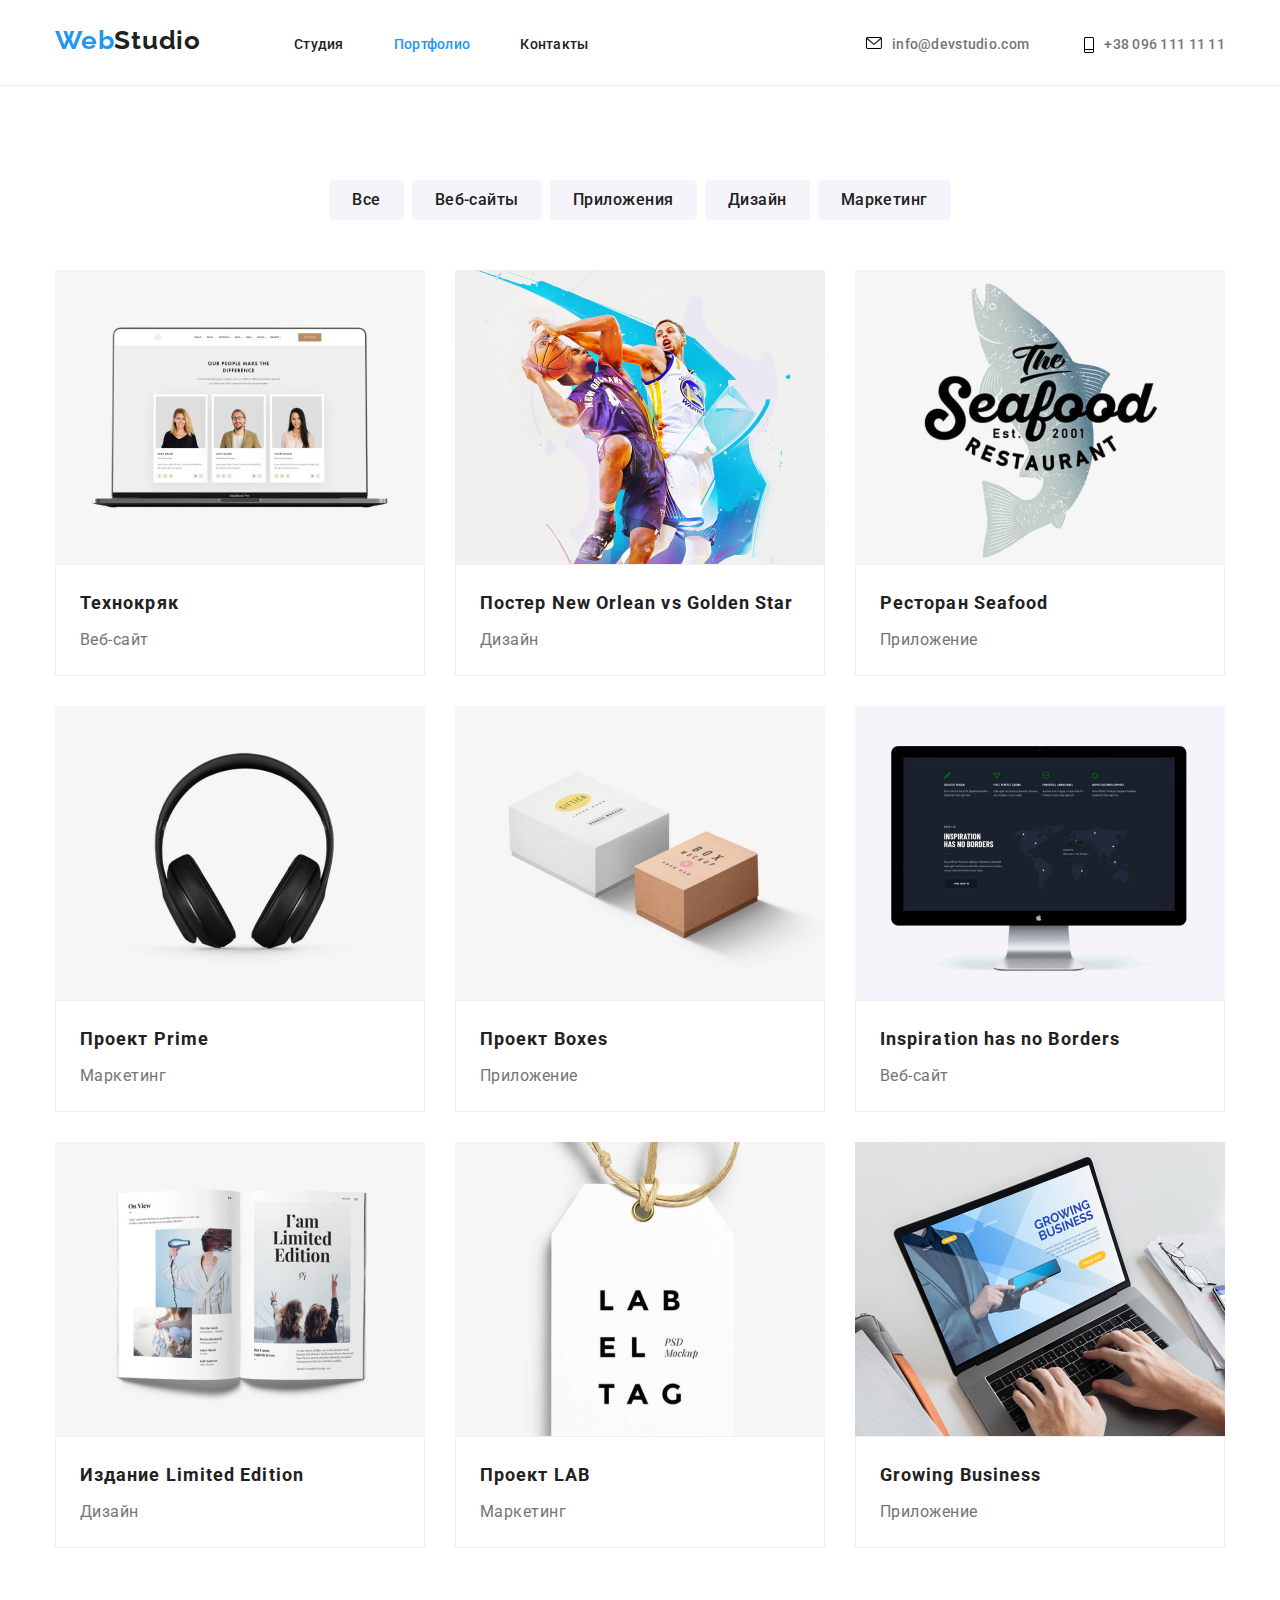
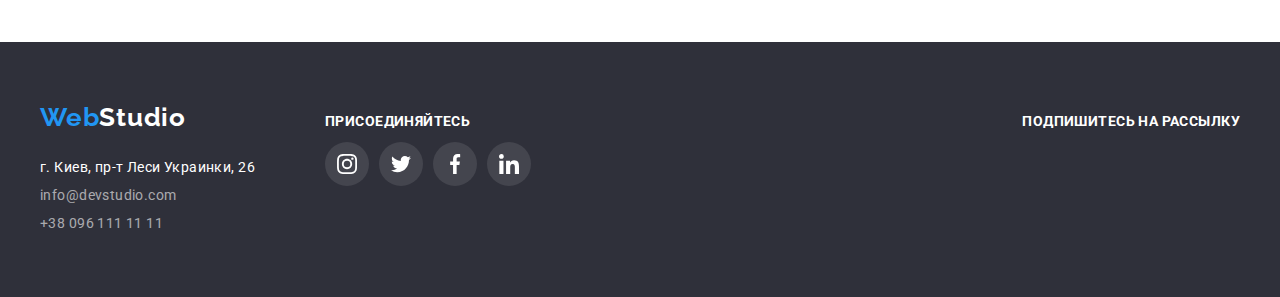
==== commit 1a860c15: "зробив іконки соц мереж" ====
--- a/portfolio.html
+++ b/portfolio.html
@@ -232,29 +232,29 @@
           <p class="join">присоединяйтесь</p>
           <ul class="list_network">
             <li class="item_network">
-              <a class="link_network" href="" aria-label="www.instagram.com">
-                <svg class="icon_network">
+              <a class="link_network link_them" href="" aria-label="www.instagram.com">
+                <svg class="dark_theme instagram-size">
                   <use href="./images/svg sprite/sprite_optim.svg#icon-instagram-2"></use>
                 </svg>
               </a>
             </li>
             <li class="item_network">
-              <a class="link_network" href="" aria-label="www.twitter.com">
-                <svg class="icon_network">
+              <a class="link_network link_them" href="" aria-label="www.twitter.com">
+                <svg class="dark_theme twitter-size">
                   <use href="./images/svg sprite/sprite_optim.svg#icon-twitter-1"></use>
                 </svg>
               </a>
             </li>
             <li class="item_network">
-              <a class="link_network" href="" aria-label="www.facebook.com">
-                <svg class="icon_network">
+              <a class="link_network link_them" href="" aria-label="www.facebook.com">
+                <svg class="dark_theme facebook-size">
                   <use href="./images/svg sprite/sprite_optim.svg#icon-facebook-1"></use>
                 </svg>
               </a>
             </li>
             <li class="item_network">
-              <a class="link_network" href="" aria-label="www.linkedin.com">
-                <svg class="icon_network">
+              <a class="link_network link_them" href="" aria-label="www.linkedin.com">
+                <svg class="dark_theme linkedin-size">
                   <use href="./images/svg sprite/sprite_optim.svg#icon-linkedin-1"></use>
                 </svg>
               </a>
--- a/css/styles.css
+++ b/css/styles.css
@@ -64,7 +64,9 @@
 header .item + .item {
   margin-left: 50px;
 }
-
+/* .item:hover {
+  svg нижнє підкреслення
+} */
 header p {
   margin: 25px 0px;
 }
@@ -96,6 +98,19 @@
 .logo_Studio {
   color: var(--font-color);
 }
+
+.link:hover::after {
+  content: "";
+  width: 100%;
+  height: 4px;
+  background-color: var(--logo-color);
+
+  display: block;
+  margin-top: 28px;
+  margin-right: auto;
+  margin-left: auto;
+}
+
 .addres-link:not(:last-child) {
   margin-right: 50px;
 }
@@ -377,6 +392,7 @@
 .team__card {
   padding-bottom: 30px;
   padding-top: 30px;
+  background-color: var(--dark-background-color);
 }
 .team__subtitle {
   font-family: Roboto;
@@ -409,11 +425,46 @@
   margin-right: 10px;
 }
 .link_network {
-}
-.icon_network {
   width: 44px;
   height: 44px;
+  display: flex;
+  justify-content: center;
+  align-items: center;
   border-radius: 50%;
+  background-color: var(--dark-background-color);
+}
+
+.link_network:hover .light_theme {
+  fill: var(--dark-background-color);
+}
+.link_network:hover {
+  background-color: var(--logo-color);
+}
+.link_them {
+  background-color: rgba(255, 255, 255, 0.1);
+}
+.light_theme {
+  fill: #afb1b8;
+}
+.dark_theme {
+  fill: var(--dark-background-color);
+}
+
+.instagram-size {
+  width: 20px;
+  height: 20px;
+}
+.twitter-size {
+  width: 20px;
+  height: 20px;
+}
+.facebook-size {
+  width: 20px;
+  height: 20px;
+}
+.linkedin-size {
+  width: 20px;
+  height: 20px;
 }
 
 /* =====customers===== */
@@ -433,6 +484,7 @@
   width: 170px;
   height: 90px;
   border: 1px solid #afb1b8;
+  fill: #afb1b8;
   border-radius: 4px;
   background-position: center;
 }
